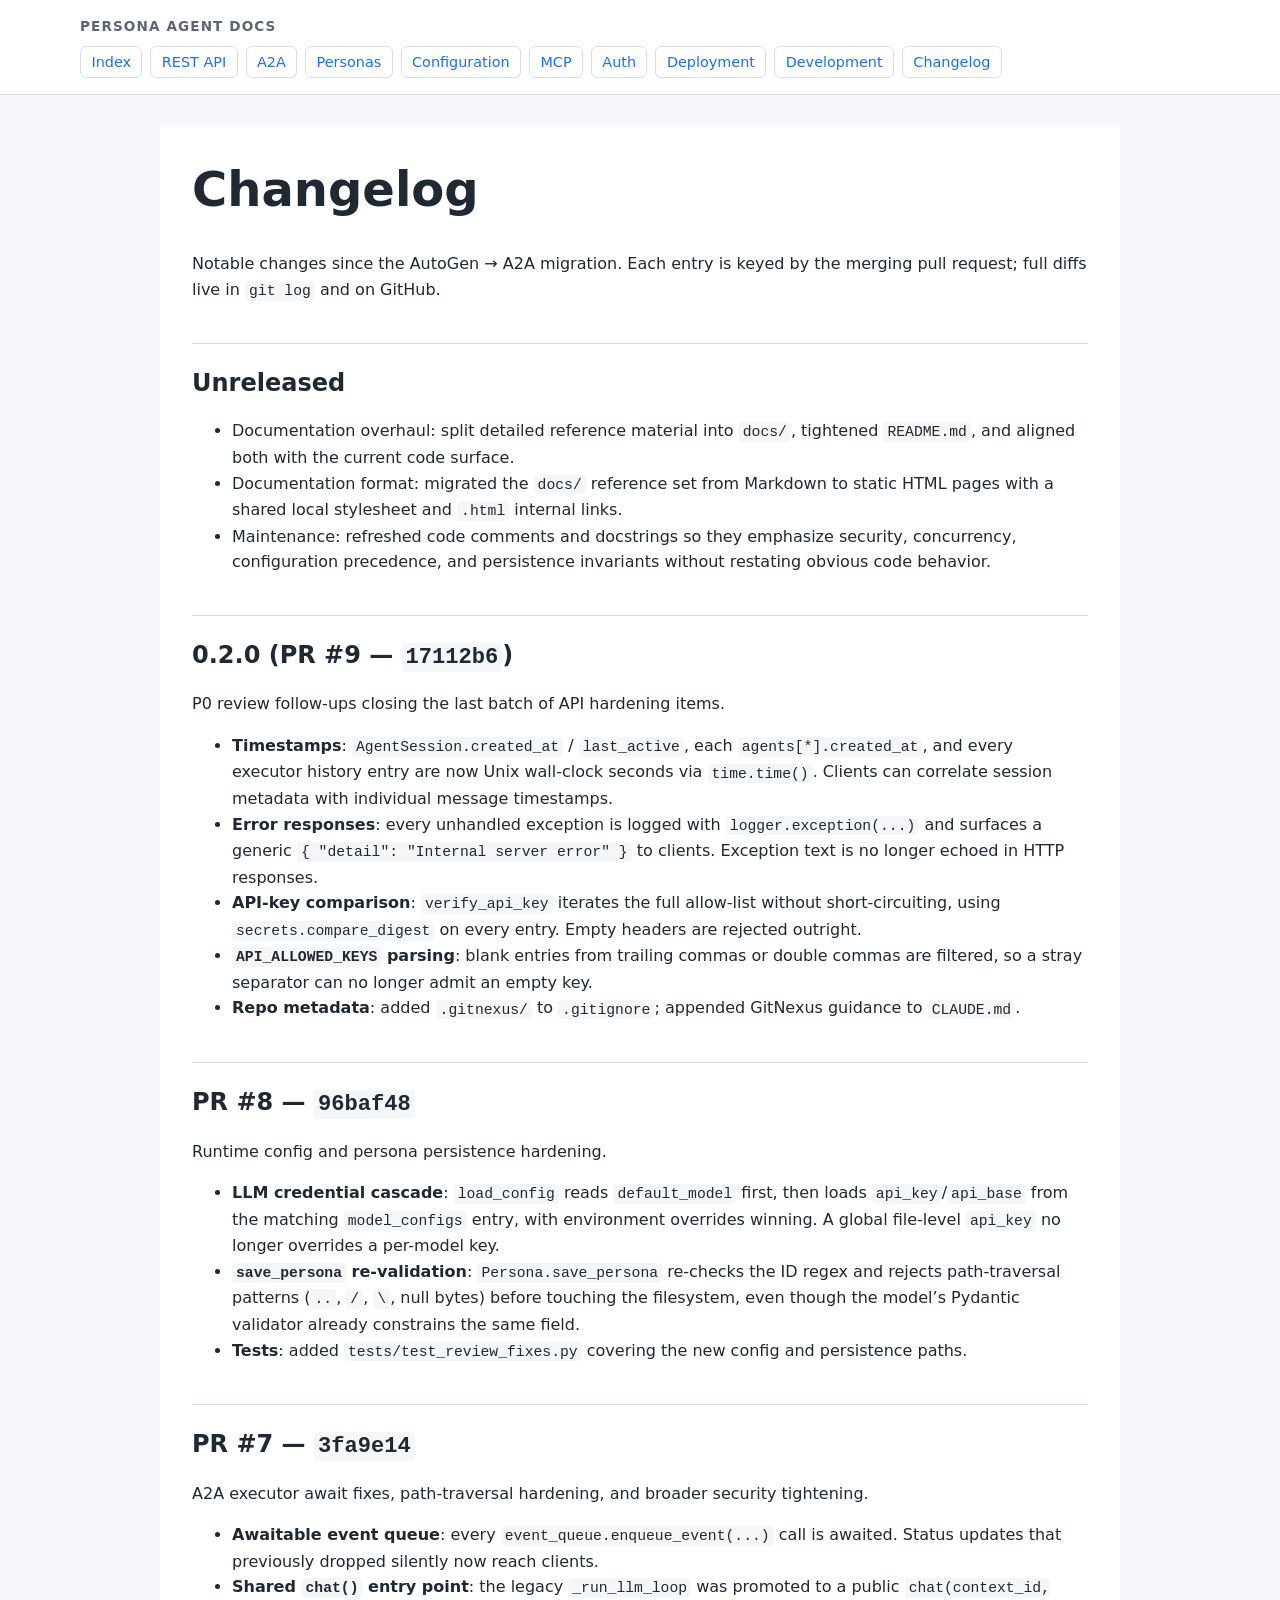
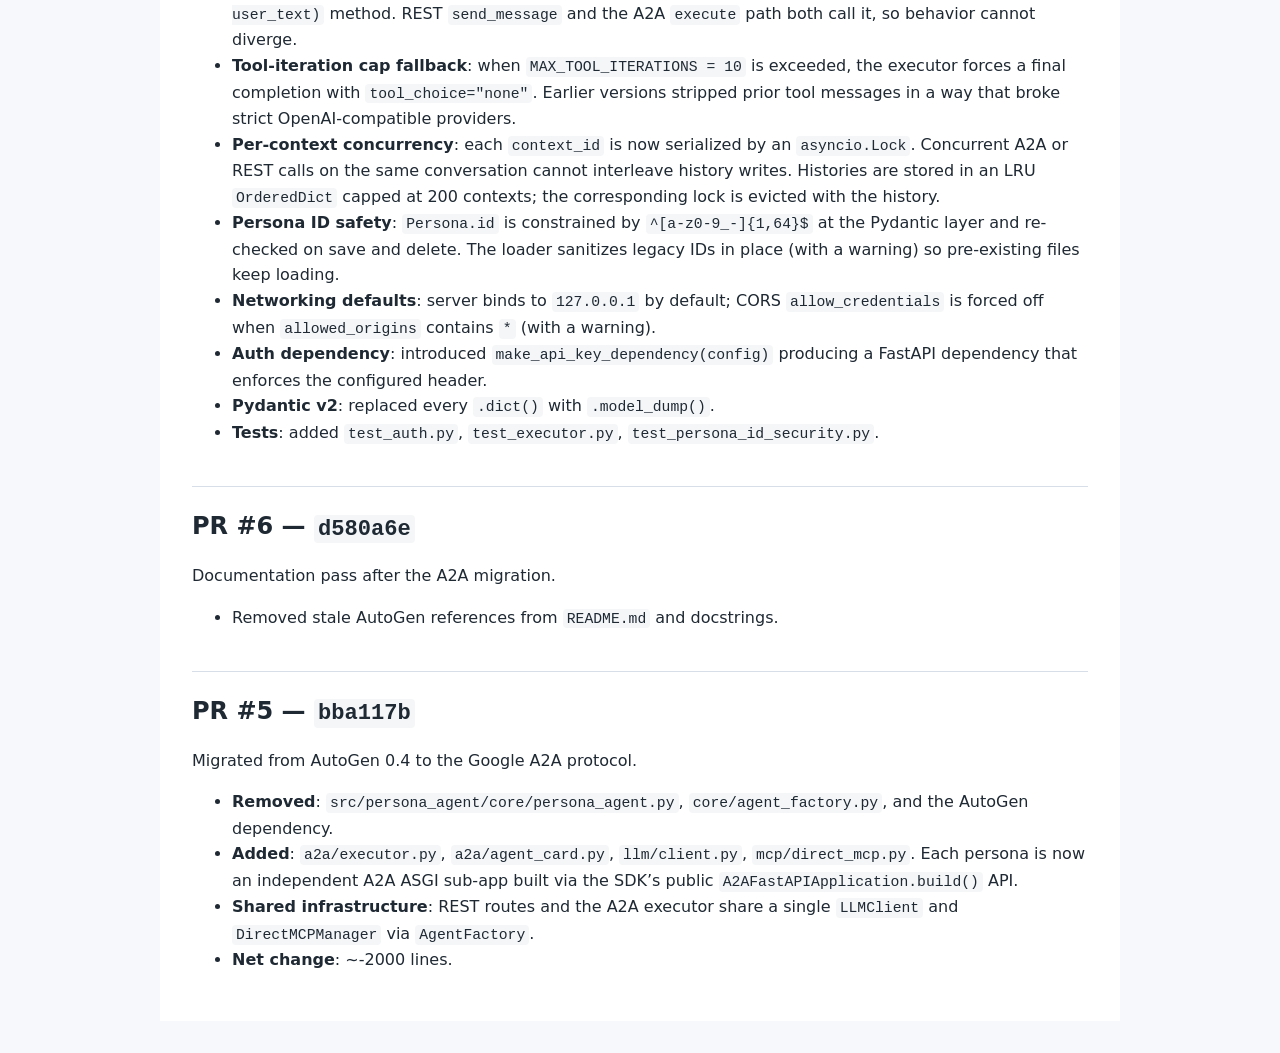
==== docs/changelog.html @ f4e12960 "docs: migrate reference docs to HTML" ====
<!DOCTYPE html>
<html lang="en">
<head>
  <meta charset="utf-8" />
  <meta name="generator" content="pandoc" />
  <meta name="viewport" content="width=device-width, initial-scale=1.0, user-scalable=yes" />
  <title>Changelog</title>
  <link rel="stylesheet" href="styles.css" />
</head>
<body>
<nav class="site-nav" aria-label="Documentation">
  <p class="site-nav__title">Persona Agent Docs</p>
  <ul class="site-nav__links">
    <li><a href="index.html">Index</a></li>
    <li><a href="api-reference.html">REST API</a></li>
    <li><a href="a2a-protocol.html">A2A</a></li>
    <li><a href="persona-schema.html">Personas</a></li>
    <li><a href="configuration.html">Configuration</a></li>
    <li><a href="mcp-integration.html">MCP</a></li>
    <li><a href="authentication.html">Auth</a></li>
    <li><a href="deployment.html">Deployment</a></li>
    <li><a href="development.html">Development</a></li>
    <li><a href="changelog.html">Changelog</a></li>
  </ul>
</nav>
<main>
<h1 id="changelog">Changelog</h1>
<p>Notable changes since the AutoGen → A2A migration. Each entry is
keyed by the merging pull request; full diffs live in
<code>git log</code> and on GitHub.</p>
<h2 id="unreleased">Unreleased</h2>
<ul>
<li>Documentation overhaul: split detailed reference material into
<code>docs/</code>, tightened <code>README.md</code>, and aligned both
with the current code surface.</li>
<li>Documentation format: migrated the <code>docs/</code> reference set
from Markdown to static HTML pages with a shared local stylesheet and
<code>.html</code> internal links.</li>
<li>Maintenance: refreshed code comments and docstrings so they
emphasize security, concurrency, configuration precedence, and
persistence invariants without restating obvious code behavior.</li>
</ul>
<h2 id="pr-9-17112b6">0.2.0 (PR #9 — <code>17112b6</code>)</h2>
<p>P0 review follow-ups closing the last batch of API hardening
items.</p>
<ul>
<li><strong>Timestamps</strong>: <code>AgentSession.created_at</code> /
<code>last_active</code>, each <code>agents[*].created_at</code>, and
every executor history entry are now Unix wall-clock seconds via
<code>time.time()</code>. Clients can correlate session metadata with
individual message timestamps.</li>
<li><strong>Error responses</strong>: every unhandled exception is
logged with <code>logger.exception(...)</code> and surfaces a generic
<code>{ "detail": "Internal server error" }</code> to clients. Exception
text is no longer echoed in HTTP responses.</li>
<li><strong>API-key comparison</strong>: <code>verify_api_key</code>
iterates the full allow-list without short-circuiting, using
<code>secrets.compare_digest</code> on every entry. Empty headers are
rejected outright.</li>
<li><strong><code>API_ALLOWED_KEYS</code> parsing</strong>: blank
entries from trailing commas or double commas are filtered, so a stray
separator can no longer admit an empty key.</li>
<li><strong>Repo metadata</strong>: added <code>.gitnexus/</code> to
<code>.gitignore</code>; appended GitNexus guidance to
<code>CLAUDE.md</code>.</li>
</ul>
<h2 id="pr-8-96baf48">PR #8 — <code>96baf48</code></h2>
<p>Runtime config and persona persistence hardening.</p>
<ul>
<li><strong>LLM credential cascade</strong>: <code>load_config</code>
reads <code>default_model</code> first, then loads
<code>api_key</code>/<code>api_base</code> from the matching
<code>model_configs</code> entry, with environment overrides winning. A
global file-level <code>api_key</code> no longer overrides a per-model
key.</li>
<li><strong><code>save_persona</code> re-validation</strong>:
<code>Persona.save_persona</code> re-checks the ID regex and rejects
path-traversal patterns (<code>..</code>, <code>/</code>,
<code>\</code>, null bytes) before touching the filesystem, even though
the model’s Pydantic validator already constrains the same field.</li>
<li><strong>Tests</strong>: added
<code>tests/test_review_fixes.py</code> covering the new config and
persistence paths.</li>
</ul>
<h2 id="pr-7-3fa9e14">PR #7 — <code>3fa9e14</code></h2>
<p>A2A executor await fixes, path-traversal hardening, and broader
security tightening.</p>
<ul>
<li><strong>Awaitable event queue</strong>: every
<code>event_queue.enqueue_event(...)</code> call is awaited. Status
updates that previously dropped silently now reach clients.</li>
<li><strong>Shared <code>chat()</code> entry point</strong>: the legacy
<code>_run_llm_loop</code> was promoted to a public
<code>chat(context_id, user_text)</code> method. REST
<code>send_message</code> and the A2A <code>execute</code> path both
call it, so behavior cannot diverge.</li>
<li><strong>Tool-iteration cap fallback</strong>: when
<code>MAX_TOOL_ITERATIONS = 10</code> is exceeded, the executor forces a
final completion with <code>tool_choice="none"</code>. Earlier versions
stripped prior tool messages in a way that broke strict
OpenAI-compatible providers.</li>
<li><strong>Per-context concurrency</strong>: each
<code>context_id</code> is now serialized by an
<code>asyncio.Lock</code>. Concurrent A2A or REST calls on the same
conversation cannot interleave history writes. Histories are stored in
an LRU <code>OrderedDict</code> capped at 200 contexts; the
corresponding lock is evicted with the history.</li>
<li><strong>Persona ID safety</strong>: <code>Persona.id</code> is
constrained by <code>^[a-z0-9_-]{1,64}$</code> at the Pydantic layer and
re-checked on save and delete. The loader sanitizes legacy IDs in place
(with a warning) so pre-existing files keep loading.</li>
<li><strong>Networking defaults</strong>: server binds to
<code>127.0.0.1</code> by default; CORS <code>allow_credentials</code>
is forced off when <code>allowed_origins</code> contains <code>*</code>
(with a warning).</li>
<li><strong>Auth dependency</strong>: introduced
<code>make_api_key_dependency(config)</code> producing a FastAPI
dependency that enforces the configured header.</li>
<li><strong>Pydantic v2</strong>: replaced every <code>.dict()</code>
with <code>.model_dump()</code>.</li>
<li><strong>Tests</strong>: added <code>test_auth.py</code>,
<code>test_executor.py</code>,
<code>test_persona_id_security.py</code>.</li>
</ul>
<h2 id="pr-6-d580a6e">PR #6 — <code>d580a6e</code></h2>
<p>Documentation pass after the A2A migration.</p>
<ul>
<li>Removed stale AutoGen references from <code>README.md</code> and
docstrings.</li>
</ul>
<h2 id="pr-5-bba117b">PR #5 — <code>bba117b</code></h2>
<p>Migrated from AutoGen 0.4 to the Google A2A protocol.</p>
<ul>
<li><strong>Removed</strong>:
<code>src/persona_agent/core/persona_agent.py</code>,
<code>core/agent_factory.py</code>, and the AutoGen dependency.</li>
<li><strong>Added</strong>: <code>a2a/executor.py</code>,
<code>a2a/agent_card.py</code>, <code>llm/client.py</code>,
<code>mcp/direct_mcp.py</code>. Each persona is now an independent A2A
ASGI sub-app built via the SDK’s public
<code>A2AFastAPIApplication.build()</code> API.</li>
<li><strong>Shared infrastructure</strong>: REST routes and the A2A
executor share a single <code>LLMClient</code> and
<code>DirectMCPManager</code> via <code>AgentFactory</code>.</li>
<li><strong>Net change</strong>: ~-2000 lines.</li>
</ul>
</main>
</body>
</html>
---- docs/styles.css ----
:root {
  color-scheme: light;
  --page-bg: #f7f8fb;
  --content-bg: #ffffff;
  --text: #1f2933;
  --muted: #5b6573;
  --border: #d8dee8;
  --accent: #1f6feb;
  --accent-bg: #eef5ff;
  --code-bg: #f4f6f8;
  --table-head: #eef1f6;
}

* {
  box-sizing: border-box;
}

html {
  background: var(--page-bg);
  color: var(--text);
  font-family:
    Inter, ui-sans-serif, system-ui, -apple-system, BlinkMacSystemFont, "Segoe UI",
    sans-serif;
  line-height: 1.6;
}

body {
  margin: 0;
}

.site-nav {
  background: var(--content-bg);
  border-bottom: 1px solid var(--border);
  padding: 1rem max(1rem, calc((100vw - 1120px) / 2));
}

.site-nav__title {
  color: var(--muted);
  font-size: 0.85rem;
  font-weight: 700;
  letter-spacing: 0.08em;
  margin: 0 0 0.5rem;
  text-transform: uppercase;
}

.site-nav__links {
  display: flex;
  flex-wrap: wrap;
  gap: 0.5rem;
  margin: 0;
  padding: 0;
}

.site-nav__links li {
  list-style: none;
}

.site-nav__links a {
  border: 1px solid var(--border);
  border-radius: 6px;
  color: var(--accent);
  display: inline-block;
  font-size: 0.9rem;
  line-height: 1;
  padding: 0.5rem 0.65rem;
  text-decoration: none;
}

.site-nav__links a:hover,
.site-nav__links a:focus {
  background: var(--accent-bg);
  border-color: var(--accent);
}

main {
  background: var(--content-bg);
  margin: 2rem auto;
  max-width: 960px;
  padding: 2rem;
}

h1,
h2,
h3,
h4 {
  line-height: 1.25;
}

h1 {
  font-size: clamp(2rem, 4vw, 3rem);
  margin-top: 0;
}

h2 {
  border-top: 1px solid var(--border);
  margin-top: 2.5rem;
  padding-top: 1.5rem;
}

a {
  color: var(--accent);
}

code {
  background: var(--code-bg);
  border-radius: 4px;
  font-family: "SFMono-Regular", Consolas, "Liberation Mono", monospace;
  font-size: 0.92em;
  padding: 0.12rem 0.25rem;
}

pre {
  background: var(--code-bg);
  border: 1px solid var(--border);
  border-radius: 8px;
  overflow-x: auto;
  padding: 1rem;
}

pre code {
  background: transparent;
  border-radius: 0;
  padding: 0;
}

blockquote {
  border-left: 4px solid var(--border);
  color: var(--muted);
  margin-left: 0;
  padding-left: 1rem;
}

table {
  border-collapse: collapse;
  display: block;
  overflow-x: auto;
  width: 100%;
}

th,
td {
  border: 1px solid var(--border);
  padding: 0.6rem 0.75rem;
  text-align: left;
  vertical-align: top;
}

th {
  background: var(--table-head);
}

@media (max-width: 720px) {
  main {
    margin: 0;
    padding: 1.25rem;
  }

  .site-nav {
    padding: 1rem;
  }
}
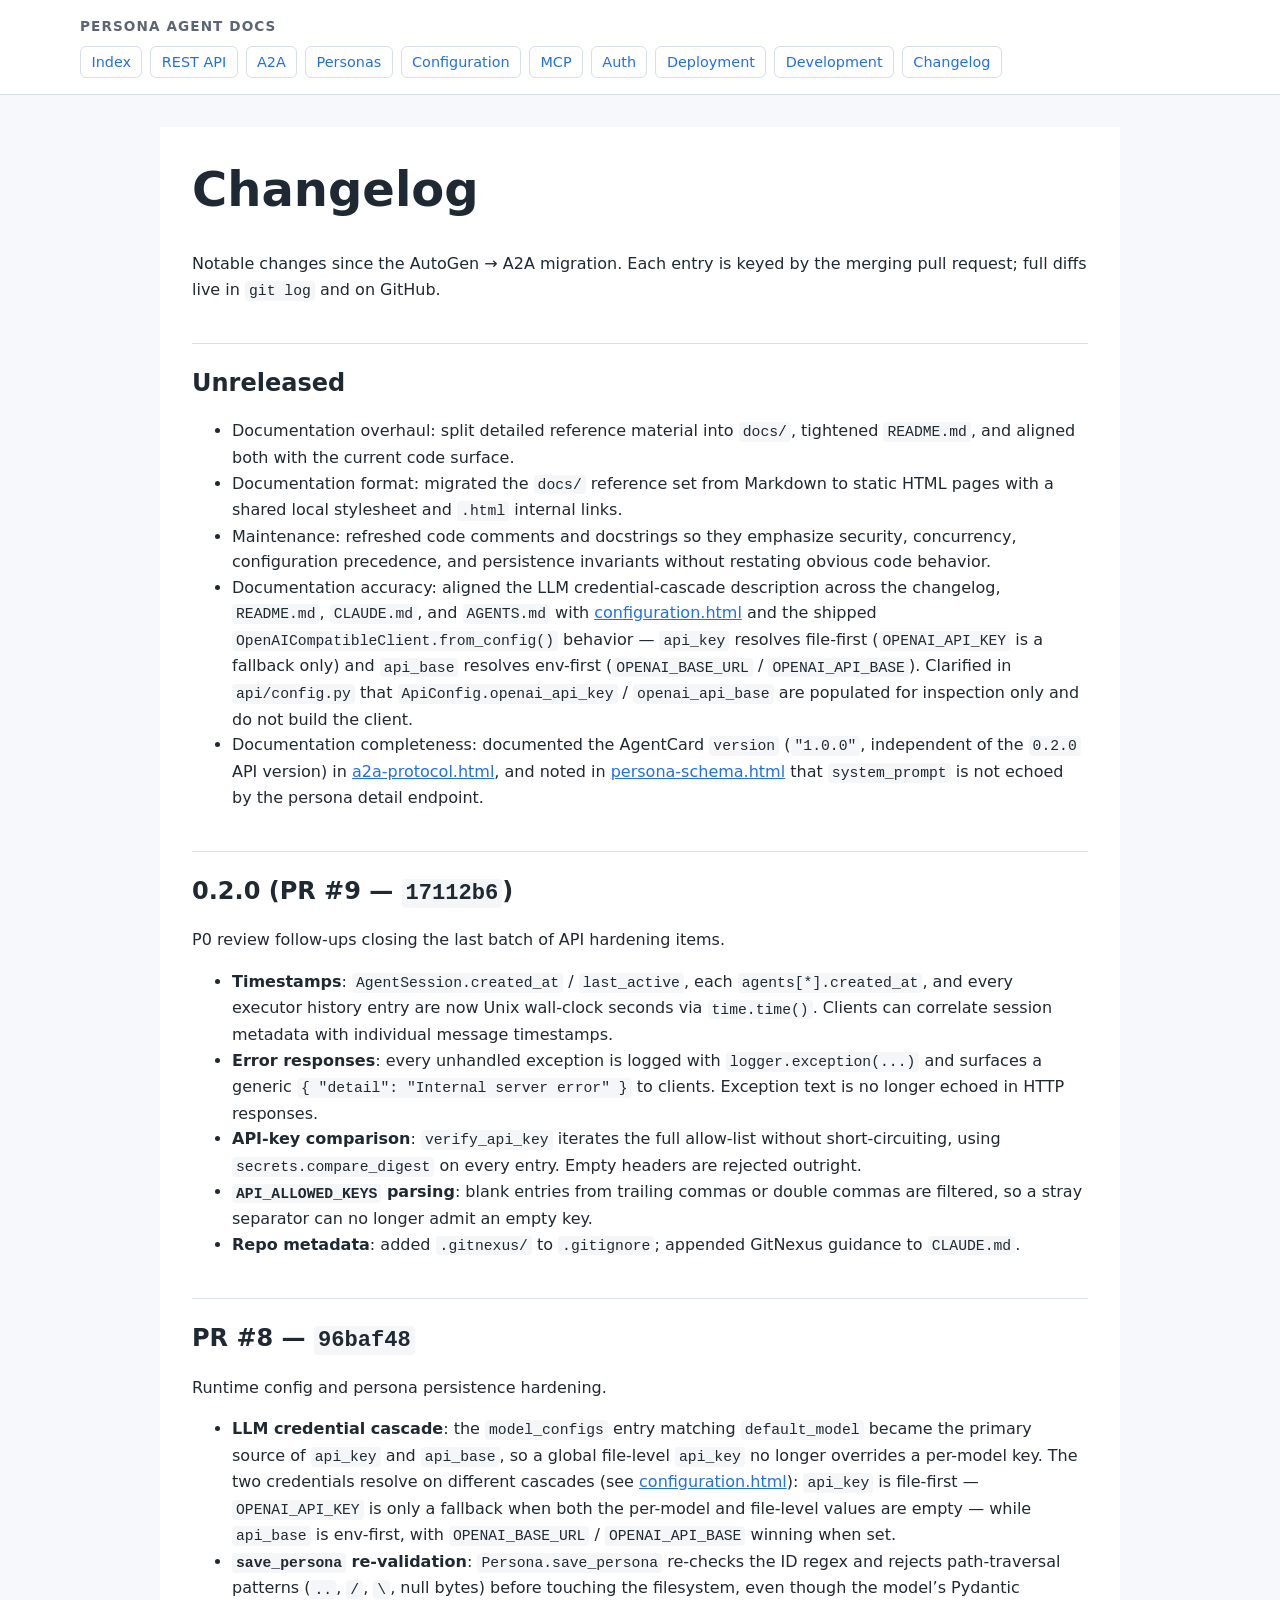
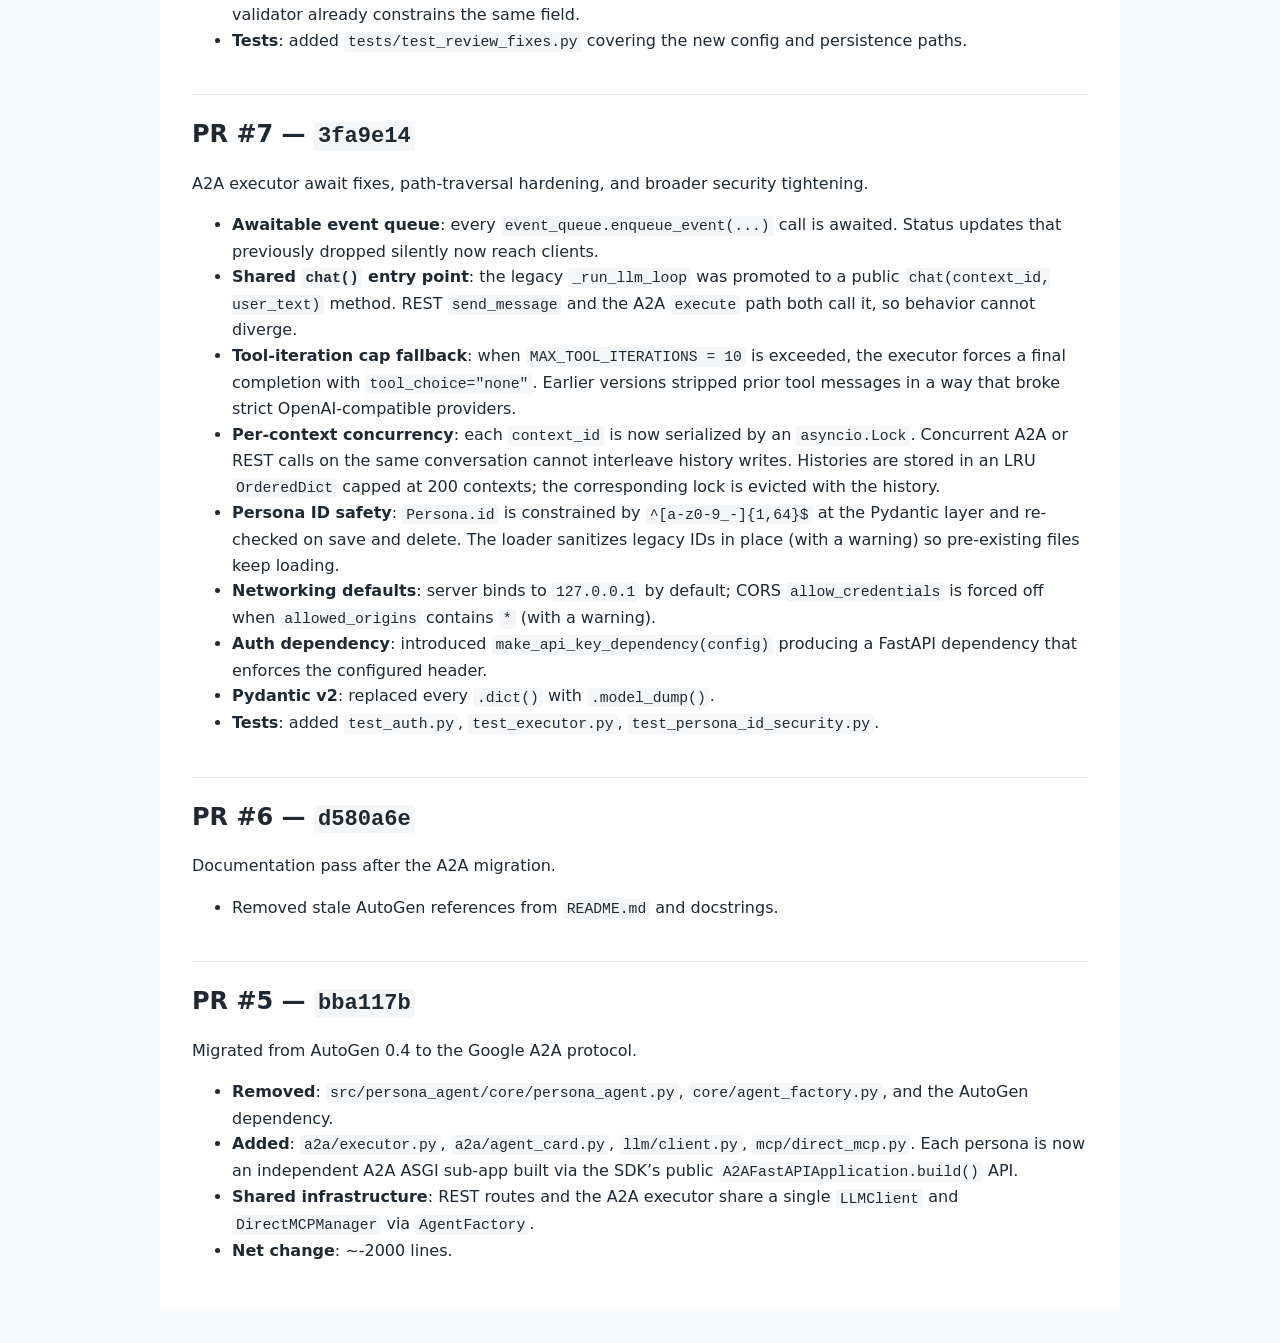
==== commit 4e744930: "docs: align LLM credential cascade and fill documentation gaps Correct the changelog PR #8 entry, wh" ====
--- a/docs/changelog.html
+++ b/docs/changelog.html
@@ -39,6 +39,25 @@
 <li>Maintenance: refreshed code comments and docstrings so they
 emphasize security, concurrency, configuration precedence, and
 persistence invariants without restating obvious code behavior.</li>
+<li>Documentation accuracy: aligned the LLM credential-cascade
+description across the changelog, <code>README.md</code>,
+<code>CLAUDE.md</code>, and <code>AGENTS.md</code> with
+<a href="configuration.html">configuration.html</a> and the shipped
+<code>OpenAICompatibleClient.from_config()</code> behavior —
+<code>api_key</code> resolves file-first
+(<code>OPENAI_API_KEY</code> is a fallback only) and
+<code>api_base</code> resolves env-first
+(<code>OPENAI_BASE_URL</code> / <code>OPENAI_API_BASE</code>). Clarified in
+<code>api/config.py</code> that <code>ApiConfig.openai_api_key</code> /
+<code>openai_api_base</code> are populated for inspection only and do not
+build the client.</li>
+<li>Documentation completeness: documented the AgentCard
+<code>version</code> (<code>"1.0.0"</code>, independent of the
+<code>0.2.0</code> API version) in
+<a href="a2a-protocol.html">a2a-protocol.html</a>, and noted in
+<a href="persona-schema.html">persona-schema.html</a> that
+<code>system_prompt</code> is not echoed by the persona detail
+endpoint.</li>
 </ul>
 <h2 id="pr-9-17112b6">0.2.0 (PR #9 — <code>17112b6</code>)</h2>
 <p>P0 review follow-ups closing the last batch of API hardening
@@ -67,12 +86,16 @@
 <h2 id="pr-8-96baf48">PR #8 — <code>96baf48</code></h2>
 <p>Runtime config and persona persistence hardening.</p>
 <ul>
-<li><strong>LLM credential cascade</strong>: <code>load_config</code>
-reads <code>default_model</code> first, then loads
-<code>api_key</code>/<code>api_base</code> from the matching
-<code>model_configs</code> entry, with environment overrides winning. A
-global file-level <code>api_key</code> no longer overrides a per-model
-key.</li>
+<li><strong>LLM credential cascade</strong>: the
+<code>model_configs</code> entry matching <code>default_model</code>
+became the primary source of <code>api_key</code> and
+<code>api_base</code>, so a global file-level <code>api_key</code> no
+longer overrides a per-model key. The two credentials resolve on
+different cascades (see <a href="configuration.html">configuration.html</a>):
+<code>api_key</code> is file-first — <code>OPENAI_API_KEY</code> is only a
+fallback when both the per-model and file-level values are empty — while
+<code>api_base</code> is env-first, with <code>OPENAI_BASE_URL</code> /
+<code>OPENAI_API_BASE</code> winning when set.</li>
 <li><strong><code>save_persona</code> re-validation</strong>:
 <code>Persona.save_persona</code> re-checks the ID regex and rejects
 path-traversal patterns (<code>..</code>, <code>/</code>,
